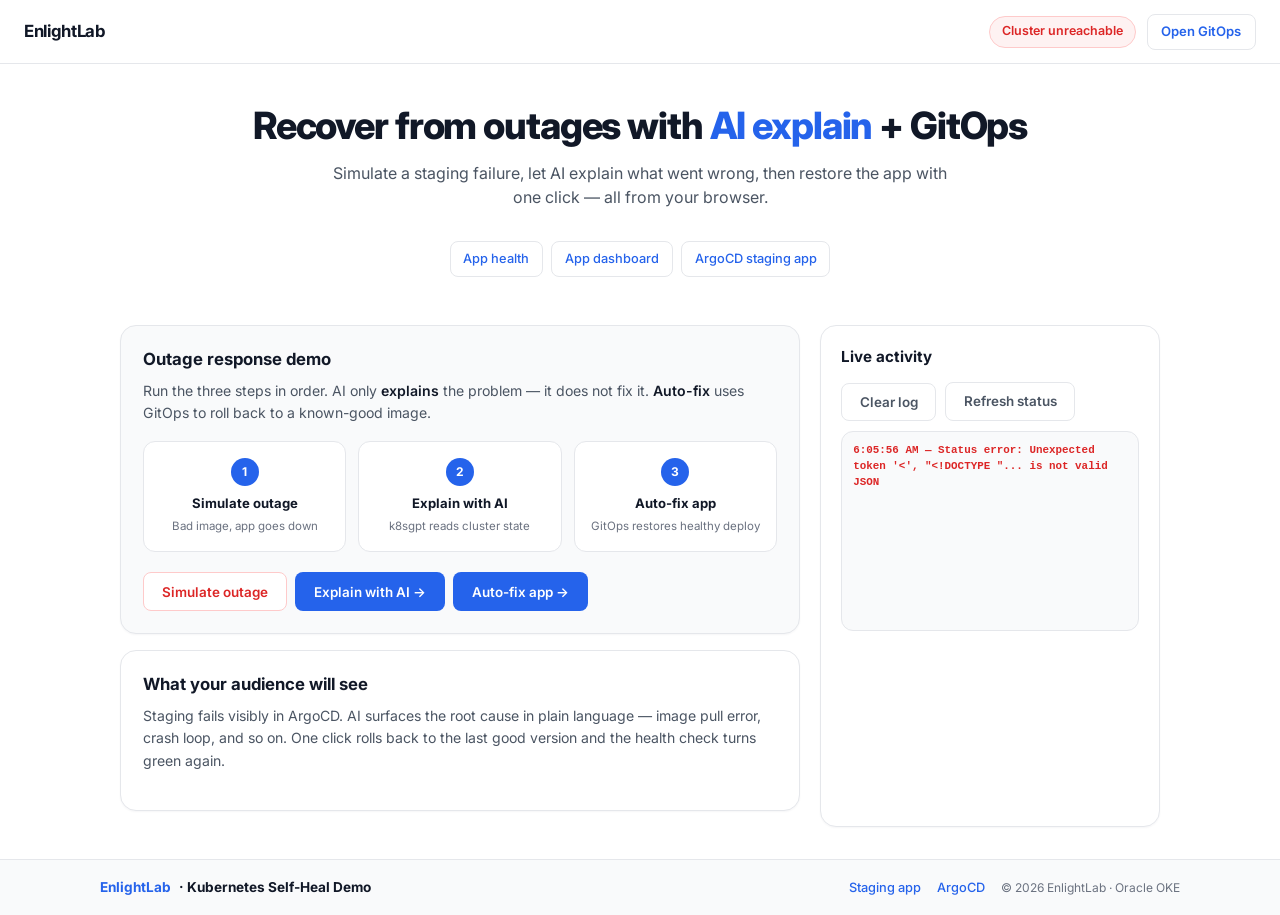
==== web/static/index.html @ c528cc11 "Add OKE self-heal demo: UI, deploy manifests, and Terraform. Ships the EnlightLab client demo on Ora" ====
<!DOCTYPE html>
<html lang="en">
<head>
  <meta charset="utf-8" />
  <meta name="viewport" content="width=device-width, initial-scale=1" />
  <title>EnlightLab — Kube Self-Heal Demo</title>
  <link href="https://fonts.googleapis.com/css2?family=Inter:wght@400;500;600;700;800&display=swap" rel="stylesheet" />
  <style>
    :root {
      --blue: #2563eb;
      --blue-hover: #1d4ed8;
      --blue-light: #eff6ff;
      --bg: #ffffff;
      --surface: #f9fafb;
      --border: #e5e7eb;
      --text: #111827;
      --muted: #4b5563;
      --muted-light: #6b7280;
      --green: #059669;
      --green-bg: #ecfdf5;
      --red: #dc2626;
      --red-bg: #fef2f2;
      --amber: #d97706;
      --amber-bg: #fffbeb;
    }
    * { box-sizing: border-box; margin: 0; padding: 0; }
    html { height: 100%; }
    body {
      font-family: Inter, system-ui, sans-serif;
      background: var(--bg);
      color: var(--text);
      min-height: 100%;
      line-height: 1.5;
      display: flex;
      flex-direction: column;
    }

    .topbar {
      border-bottom: 1px solid var(--border);
      background: var(--bg);
      padding: .85rem 1.5rem;
      display: flex;
      justify-content: space-between;
      align-items: center;
      gap: 1rem;
    }
    .wordmark {
      display: flex;
      align-items: center;
      gap: .55rem;
      font-size: 1.05rem;
      font-weight: 700;
      color: var(--text);
      letter-spacing: -.02em;
    }
    .wordmark img { height: 28px; width: auto; }
    .topbar-actions { display: flex; align-items: center; gap: .65rem; }
    .ghost-btn {
      font-family: inherit;
      font-size: .82rem;
      font-weight: 600;
      color: var(--blue);
      background: transparent;
      border: 1px solid var(--border);
      border-radius: 8px;
      padding: .45rem .85rem;
      cursor: pointer;
      text-decoration: none;
    }
    .ghost-btn:hover { border-color: var(--blue); background: var(--blue-light); }

    .wrap { max-width: 1080px; margin: 0 auto; padding: 2.5rem 1.25rem 2rem; flex: 1; width: 100%; }

    .hero {
      text-align: center;
      margin-bottom: 2rem;
    }
    .hero h1 {
      font-size: clamp(1.75rem, 4vw, 2.35rem);
      font-weight: 800;
      letter-spacing: -.03em;
      line-height: 1.15;
      margin-bottom: .85rem;
    }
    .hero h1 .accent { color: var(--blue); }
    .hero .lead {
      max-width: 620px;
      margin: 0 auto 1.25rem;
      color: var(--muted);
      font-size: 1rem;
    }

    .badge {
      display: inline-flex;
      align-items: center;
      gap: .35rem;
      font-size: .78rem;
      font-weight: 600;
      padding: .35rem .75rem;
      border-radius: 999px;
      background: var(--green-bg);
      color: var(--green);
      border: 1px solid #a7f3d0;
    }
    .badge.busy { background: var(--amber-bg); color: var(--amber); border-color: #fde68a; }
    .badge.err { background: var(--red-bg); color: var(--red); border-color: #fecaca; }

    .links {
      display: flex;
      flex-wrap: wrap;
      justify-content: center;
      gap: .5rem;
      margin-bottom: 1.5rem;
    }
    .links a {
      font-size: .8rem;
      font-weight: 500;
      color: var(--blue);
      text-decoration: none;
      padding: .45rem .8rem;
      border: 1px solid var(--border);
      border-radius: 8px;
      background: var(--bg);
    }
    .links a:hover { background: var(--blue-light); border-color: #bfdbfe; }

    .status-grid {
      display: grid;
      grid-template-columns: repeat(3, 1fr);
      gap: .85rem;
      margin-bottom: 1.5rem;
    }
    @media (max-width: 720px) { .status-grid { grid-template-columns: 1fr; } }
    .stat-card {
      background: var(--bg);
      border: 1px solid var(--border);
      border-radius: 14px;
      padding: 1rem 1.1rem;
      min-height: 88px;
      display: flex;
      align-items: flex-start;
      gap: .75rem;
      overflow: hidden;
    }
    .stat-body { min-width: 0; flex: 1; }
    .stat-icon {
      width: 36px; height: 36px; border-radius: 10px;
      display: grid; place-items: center;
      font-size: .7rem; font-weight: 800; flex-shrink: 0;
    }
    .stat-icon.ok { background: var(--green-bg); color: var(--green); }
    .stat-icon.fail { background: var(--red-bg); color: var(--red); }
    .stat-icon.warn { background: var(--amber-bg); color: var(--amber); }
    .stat-label {
      font-size: .7rem; color: var(--muted-light);
      text-transform: uppercase; letter-spacing: .06em; font-weight: 600;
    }
    .stat-val {
      font-size: .95rem; font-weight: 700; margin-top: .2rem; color: var(--text);
      line-height: 1.35;
    }
    .stat-detail {
      font-size: .72rem; color: var(--muted-light); margin-top: .2rem;
      overflow: hidden; text-overflow: ellipsis; white-space: nowrap;
      max-width: 100%;
    }

    .cluster-alert {
      display: none;
      background: var(--red-bg);
      border: 1px solid #fecaca;
      border-radius: 12px;
      padding: .85rem 1rem;
      margin-bottom: 1rem;
      font-size: .88rem;
      color: var(--red);
      line-height: 1.5;
    }
    .cluster-alert.show { display: block; }
    .cluster-alert strong { color: var(--text); }

    .layout { display: grid; grid-template-columns: 1fr 340px; gap: 1.25rem; }
    @media (max-width: 900px) { .layout { grid-template-columns: 1fr; } }

    .card {
      background: var(--bg);
      border: 1px solid var(--border);
      border-radius: 16px;
      padding: 1.35rem 1.4rem;
      margin-bottom: 1rem;
      box-shadow: 0 1px 2px rgba(17, 24, 39, .04);
    }
    .card.featured { background: var(--surface); }
    .card h2 {
      font-size: 1.05rem;
      font-weight: 700;
      margin-bottom: .45rem;
      color: var(--text);
    }
    .card p {
      font-size: .88rem;
      color: var(--muted);
      line-height: 1.6;
      margin-bottom: 1rem;
    }
    .card p strong { color: var(--text); font-weight: 600; }

    .how-it-works {
      display: grid;
      grid-template-columns: repeat(3, 1fr);
      gap: .75rem;
      margin-bottom: 1.25rem;
    }
    @media (max-width: 700px) { .how-it-works { grid-template-columns: 1fr; } }
    .flow-step {
      background: var(--bg);
      border: 1px solid var(--border);
      border-radius: 12px;
      padding: 1rem .85rem;
      text-align: center;
    }
    .flow-step .num {
      width: 28px; height: 28px; border-radius: 50%;
      background: var(--blue); color: #fff;
      display: grid; place-items: center;
      font-size: .75rem; font-weight: 700;
      margin: 0 auto .55rem;
    }
    .flow-step.done { border-color: #86efac; background: var(--green-bg); }
    .flow-step.done .num { background: var(--green); }
    .flow-step.running { border-color: #93c5fd; background: var(--blue-light); }
    .flow-step.running .num { background: var(--amber); }
    .flow-step.fail { border-color: #fca5a5; background: var(--red-bg); }
    .flow-step.fail .num { background: var(--red); }
    .flow-step .lbl { font-size: .82rem; font-weight: 700; color: var(--text); }
    .flow-step .hint { font-size: .72rem; color: var(--muted-light); margin-top: .25rem; }

    .action-row { display: flex; flex-wrap: wrap; gap: .55rem; }
    .action-btn {
      font-family: inherit;
      font-size: .84rem;
      font-weight: 600;
      cursor: pointer;
      padding: .65rem 1.1rem;
      border-radius: 8px;
      border: 1px solid transparent;
      transition: background .15s, border-color .15s;
      display: inline-flex;
      align-items: center;
      gap: .35rem;
    }
    .action-btn:hover:not(:disabled) { filter: none; }
    .action-btn:disabled { opacity: .5; cursor: not-allowed; }
    .action-btn.primary {
      background: var(--blue);
      color: #fff;
    }
    .action-btn.primary:hover:not(:disabled) { background: var(--blue-hover); }
    .action-btn.outline {
      background: var(--bg);
      color: var(--red);
      border-color: #fecaca;
    }
    .action-btn.outline:hover:not(:disabled) { background: var(--red-bg); }
    .action-btn.secondary {
      background: var(--bg);
      color: var(--muted);
      border-color: var(--border);
    }
    .action-btn.secondary:hover:not(:disabled) { background: var(--surface); }
    .action-btn.running::after {
      content: '';
      width: 12px; height: 12px;
      border: 2px solid rgba(255,255,255,.35);
      border-top-color: #fff;
      border-radius: 50%;
      animation: spin .7s linear infinite;
    }
    .action-btn.outline.running::after,
    .action-btn.secondary.running::after {
      border-color: rgba(37,99,235,.25);
      border-top-color: var(--blue);
    }
    @keyframes spin { to { transform: rotate(360deg); } }

    .live-panel {
      background: var(--bg);
      border: 1px solid var(--border);
      border-radius: 16px;
      padding: 1.25rem;
      position: sticky;
      top: 1rem;
      box-shadow: 0 1px 2px rgba(17, 24, 39, .04);
      min-width: 0;
      overflow: hidden;
    }
    .live-panel h2 {
      font-size: .95rem;
      font-weight: 700;
      margin-bottom: .85rem;
      color: var(--text);
    }
    .result-box {
      background: var(--surface);
      border: 1px solid var(--border);
      border-radius: 12px;
      padding: .85rem;
      margin-bottom: .85rem;
      min-height: 72px;
      display: none;
      overflow: hidden;
      max-width: 100%;
    }
    .result-box.show { display: block; }
    .result-title {
      font-size: .68rem;
      color: var(--muted-light);
      text-transform: uppercase;
      letter-spacing: .05em;
      font-weight: 600;
      margin-bottom: .4rem;
    }
    .result-main {
      font-size: .92rem; font-weight: 700; margin-bottom: .5rem; color: var(--text);
      line-height: 1.45;
      overflow-wrap: anywhere;
      word-break: break-word;
    }
    .result-main.ok { color: var(--green); }
    .result-main.err { color: var(--red); }
    .findings-list {
      display: flex;
      flex-direction: column;
      gap: .4rem;
      max-height: 220px;
      overflow-y: auto;
      overflow-x: hidden;
      padding-right: .15rem;
    }
    .finding {
      font-size: .78rem;
      line-height: 1.5;
      padding: .55rem .65rem;
      background: var(--bg);
      border: 1px solid var(--border);
      border-left: 3px solid var(--amber);
      border-radius: 8px;
      color: var(--text);
      overflow-wrap: anywhere;
      word-break: break-word;
      max-width: 100%;
    }
    .finding.tip {
      border-left-color: var(--blue);
      background: var(--blue-light);
      color: var(--text);
    }
    .open-link {
      display: inline-block;
      margin-top: .45rem;
      font-size: .78rem;
      color: var(--blue);
      text-decoration: none;
      font-weight: 600;
    }
    .open-link:hover { text-decoration: underline; }
    .log {
      background: var(--surface);
      border: 1px solid var(--border);
      border-radius: 12px;
      padding: .7rem;
      font-family: ui-monospace, SFMono-Regular, Menlo, monospace;
      font-size: .68rem;
      color: var(--muted);
      height: 200px;
      overflow-y: auto;
      overflow-x: hidden;
    }
    .log div {
      margin-bottom: .25rem;
      line-height: 1.45;
      overflow-wrap: anywhere;
      word-break: break-word;
    }
    .log .ok { color: var(--green); font-weight: 600; }
    .log .err { color: var(--red); font-weight: 600; }
    .log .info { color: var(--blue); }

    .overlay {
      display: none;
      position: fixed;
      inset: 0;
      background: rgba(17, 24, 39, .35);
      z-index: 100;
      align-items: center;
      justify-content: center;
    }
    .overlay.show { display: flex; }
    .overlay-card {
      background: var(--bg);
      border: 1px solid var(--border);
      border-radius: 16px;
      padding: 1.75rem 2rem;
      text-align: center;
      min-width: 280px;
      box-shadow: 0 20px 40px rgba(17, 24, 39, .12);
    }
    .overlay-card p { font-size: .92rem; font-weight: 600; color: var(--text); }
    .spinner {
      width: 36px; height: 36px;
      margin: 0 auto .85rem;
      border: 3px solid var(--blue-light);
      border-top-color: var(--blue);
      border-radius: 50%;
      animation: spin .8s linear infinite;
    }

    .site-footer {
      margin-top: auto;
      border-top: 1px solid var(--border);
      background: var(--surface);
      padding: 1.1rem 1.5rem;
    }
    .footer-inner {
      max-width: 1080px;
      margin: 0 auto;
      display: flex;
      flex-wrap: wrap;
      align-items: center;
      justify-content: space-between;
      gap: .75rem 1.25rem;
      font-size: .8rem;
      color: var(--muted-light);
    }
    .footer-brand {
      display: flex;
      align-items: center;
      gap: .5rem;
      font-weight: 700;
      color: var(--text);
      font-size: .85rem;
    }
    .footer-brand span { color: var(--blue); }
    .footer-meta { display: flex; flex-wrap: wrap; gap: .35rem 1rem; align-items: center; }
    .footer-meta a {
      color: var(--blue);
      text-decoration: none;
      font-weight: 500;
    }
    .footer-meta a:hover { text-decoration: underline; }
    .footer-copy { font-size: .75rem; color: var(--muted-light); }
  </style>
</head>
<body>
  <div class="overlay" id="overlay">
    <div class="overlay-card">
      <div class="spinner"></div>
      <p id="overlayText">Working...</p>
    </div>
  </div>

  <header class="topbar">
    <div class="wordmark">
      <img src="/static/assets/company-logo.png" alt="EnlightLab" onerror="this.style.display='none'" />
      <span>EnlightLab</span>
    </div>
    <div class="topbar-actions">
      <span class="badge" id="liveBadge">Checking...</span>
      <a class="ghost-btn" id="linkGitOps" href="#" target="_blank">Open GitOps</a>
    </div>
  </header>

  <div class="wrap">
    <section class="hero">
      <h1>Recover from outages with <span class="accent">AI explain</span> + GitOps</h1>
      <p class="lead">
        Simulate a staging failure, let AI explain what went wrong, then restore the app with one click — all from your browser.
      </p>
    </section>

    <div class="links" id="quickLinks">
      <a id="linkAppHealth" href="#" target="_blank">App health</a>
      <a id="linkAppDashboard" href="#" target="_blank">App dashboard</a>
      <a id="linkArgoApp" href="#" target="_blank">ArgoCD staging app</a>
    </div>

    <div class="cluster-alert" id="clusterAlert"></div>

    <div class="status-grid" id="statusGrid"></div>

    <div class="layout">
      <div>
        <div class="card featured">
          <h2>Outage response demo</h2>
          <p>
            Run the three steps in order. AI only <strong>explains</strong> the problem — it does not fix it.
            <strong>Auto-fix</strong> uses GitOps to roll back to a known-good image.
          </p>

          <div class="how-it-works" id="flowSteps">
            <div class="flow-step" id="step1">
              <div class="num">1</div>
              <div class="lbl">Simulate outage</div>
              <div class="hint">Bad image, app goes down</div>
            </div>
            <div class="flow-step" id="step2">
              <div class="num">2</div>
              <div class="lbl">Explain with AI</div>
              <div class="hint">k8sgpt reads cluster state</div>
            </div>
            <div class="flow-step" id="step3">
              <div class="num">3</div>
              <div class="lbl">Auto-fix app</div>
              <div class="hint">GitOps restores healthy deploy</div>
            </div>
          </div>

          <div class="action-row">
            <button class="action-btn outline" id="btnOutage" onclick="run('POST','/api/outage','Simulate outage',this)">Simulate outage</button>
            <button class="action-btn primary" id="btnExplain" onclick="run('POST','/api/explain','Explain with AI',this)">Explain with AI →</button>
            <button class="action-btn primary" id="btnHeal" onclick="run('POST','/api/heal','Auto-fix app',this)">Auto-fix app →</button>
          </div>
        </div>

        <div class="card">
          <h2>What your audience will see</h2>
          <p>
            Staging fails visibly in ArgoCD. AI surfaces the root cause in plain language — image pull error, crash loop, and so on.
            One click rolls back to the last good version and the health check turns green again.
          </p>
        </div>
      </div>

      <div class="live-panel">
        <h2>Live activity</h2>
        <div class="result-box" id="resultBox">
          <div class="result-title">Latest outcome</div>
          <div class="result-main" id="resultMain">—</div>
          <div class="findings-list" id="findings"></div>
          <a class="open-link" id="openLink" href="#" target="_blank" style="display:none">Open in ArgoCD / app →</a>
        </div>
        <div class="action-row" style="margin-bottom:.65rem">
          <button class="action-btn secondary" onclick="clearLog()">Clear log</button>
          <button class="action-btn secondary" onclick="refreshStatus()">Refresh status</button>
        </div>
        <div class="log" id="log"></div>
      </div>
    </div>
  </div>

  <footer class="site-footer">
    <div class="footer-inner">
      <div class="footer-brand">
        <span>EnlightLab</span> · Kubernetes Self-Heal Demo
      </div>
      <div class="footer-meta">
        <a id="footerStaging" href="#" target="_blank">Staging app</a>
        <a id="footerArgo" href="#" target="_blank">ArgoCD</a>
        <span class="footer-copy">© <span id="footerYear"></span> EnlightLab · Oracle OKE</span>
      </div>
    </div>
  </footer>

  <script>
    let busy = false;
    let demoLinks = {
      app_health: '#',
      app_dashboard: '#',
      argocd: '#',
      argocd_app: '#',
    };
    const logEl = document.getElementById('log');

    function isValidDemoUrl(url) {
      if (!url || url === '#') return false;
      const u = String(url).trim();
      if (!/^https?:\/\//i.test(u)) return false;
      if (/change_me|example\.com|\.svc\.cluster\.local|localhost/i.test(u)) return false;
      try {
        const parsed = new URL(u);
        return Boolean(parsed.hostname && (parsed.hostname.includes('.') || /^\d+\.\d+\.\d+\.\d+$/.test(parsed.hostname)));
      } catch (_) { return false; }
    }

    function applyLinks(links) {
      if (!links) return;
      demoLinks = { ...demoLinks, ...links };
      const set = (id, url) => {
        const el = document.getElementById(id);
        if (!el) return;
        if (!isValidDemoUrl(url)) {
          el.href = '#';
          el.dataset.disabled = '1';
          el.title = 'Expose LoadBalancer first (see Cloud Shell commands in chat)';
          return;
        }
        el.href = url;
        delete el.dataset.disabled;
        el.title = url;
      };
      set('linkGitOps', links.argocd);
      set('linkAppHealth', links.app_health);
      set('linkAppDashboard', links.app_dashboard);
      set('linkArgoApp', links.argocd_app);
      set('footerStaging', links.app_dashboard || links.app_health);
      set('footerArgo', links.argocd);
    }

    function setOpenLink(url) {
      const link = document.getElementById('openLink');
      if (!link) return;
      if (isValidDemoUrl(url)) {
        link.href = url;
        link.style.display = 'inline-block';
        delete link.dataset.disabled;
      } else {
        link.href = '#';
        link.style.display = 'none';
      }
    }

    document.addEventListener('click', (e) => {
      const a = e.target.closest('a[data-disabled="1"]');
      if (!a) return;
      e.preventDefault();
      log('Link not ready yet. In Cloud Shell: kubectl -n enlight-staging get svc fastapi && kubectl -n argocd get svc argocd-server', 'warn');
    });

    async function loadConfig() {
      try {
        const r = await fetch('/api/config');
        const j = await r.json();
        if (j.ok && j.data?.links) applyLinks(j.data.links);
      } catch (_) { /* defaults */ }
    }

    function log(msg, cls = '') {
      const line = document.createElement('div');
      line.className = cls;
      line.textContent = new Date().toLocaleTimeString() + ' — ' + msg;
      logEl.prepend(line);
    }

    function clearLog() { logEl.innerHTML = ''; }

    function setBusy(on, text) {
      busy = on;
      document.getElementById('overlay').classList.toggle('show', on);
      document.getElementById('overlayText').textContent = text || 'Working...';
      const badge = document.getElementById('liveBadge');
      badge.textContent = on ? 'Running...' : badge.dataset.last || 'Ready';
      badge.className = 'badge' + (on ? ' busy' : '');
      document.querySelectorAll('.card .action-btn, .featured .action-btn').forEach(b => b.disabled = on);
    }

    function markStep(n, state) {
      const el = document.getElementById('step' + n);
      if (el) el.className = 'flow-step' + (state ? ' ' + state : '');
    }

    async function refreshStatus() {
      try {
        const r = await fetch('/api/status');
        const j = await r.json();
        if (!j.ok) throw new Error(j.error || 'Status failed');
        renderStatus(j.data);
        log('Status refreshed', 'info');
      } catch (e) {
        log('Status error: ' + e.message, 'err');
        document.getElementById('liveBadge').textContent = 'Cluster unreachable';
        document.getElementById('liveBadge').className = 'badge err';
      }
    }

    async function burstRefresh(times = 10, gapMs = 3000) {
      for (let i = 0; i < times; i++) {
        await refreshStatus();
        await new Promise(r => setTimeout(r, gapMs));
      }
    }

    function shortVal(val, max = 48) {
      if (!val) return 'Unknown';
      const s = String(val).trim();
      return s.length > max ? s.slice(0, max) + '…' : s;
    }

    function formatPodStatus(val) {
      if (!val || val === 'cluster offline') {
        return { label: 'Offline', detail: 'Cluster unreachable', ok: false };
      }
      const s = String(val).trim();
      if (!s || s === 'unknown' || s === 'no pods') {
        return { label: 'Down', detail: 'No running pods (scaled to 0 or crashed)', ok: false };
      }
      const line = s.split('\n')[0].trim();
      const parts = line.split(/\s+/);
      if (parts.length >= 3) {
        const name = parts[0];
        const ready = parts[1];
        const phase = parts[2];
        const healthy = ready === '1/1' && phase === 'Running';
        const shortName = name.length > 22 ? name.slice(0, 20) + '…' : name;
        return {
          label: healthy ? 'Running' : phase,
          detail: `${shortName} · ${ready} ready`,
          ok: healthy,
        };
      }
      return {
        label: podLooksHealthy(s) ? 'Running' : 'Check pod',
        detail: shortVal(s, 36),
        ok: podLooksHealthy(s),
      };
    }

    function formatFinding(text) {
      const s = String(text || '').trim();
      if (!s) return '';
      // Strip noisy k8sgpt prefixes for client-facing cards
      return s
        .replace(/^(\d+:\s*)?/, '')
        .replace(/\[.*?\]\s*/g, '')
        .trim();
    }

    function podLooksHealthy(val) {
      if (!val) return false;
      const s = String(val);
      return s.includes('1/1') && s.includes('Running');
    }

    function gitOpsState(d) {
      if (d.gitops_ui_state) return d.gitops_ui_state;
      const gh = String(d.gitops_app || '');
      if (!gh || gh.includes('cluster offline')) return 'fail';
      const i = gh.indexOf('/');
      const sync = i >= 0 ? gh.slice(0, i) : gh;
      const health = i >= 0 ? gh.slice(i + 1) : '';
      if (health === 'Healthy' && sync === 'Synced') return 'ok';
      if (health === 'Healthy') return 'warn';
      return 'fail';
    }

    function gitOpsLabel(d) {
      const gh = shortVal(d.gitops_app);
      const st = gitOpsState(d);
      if (st === 'warn' && gh.includes('OutOfSync')) return 'Out of sync (app healthy)';
      return gh;
    }

    function renderStatus(d) {
      const clusterOk = d.cluster !== 'fail';
      const alert = document.getElementById('clusterAlert');
      if (clusterOk) {
        alert.classList.remove('show');
        alert.textContent = '';
      } else {
        alert.classList.add('show');
        alert.innerHTML = '<strong>Cluster offline.</strong> ' + (d.cluster_message || 'Check OKE cluster and kubeconfig.');
      }

      if (d.links) applyLinks(d.links);

      const pod = formatPodStatus(d.pod);
      const items = [
        ['App health', d.app_health === 'ok' ? 'Healthy' : 'Down', '', d.app_health],
        ['GitOps', gitOpsLabel(d), '', gitOpsState(d)],
        ['Workload pod', pod.label, pod.detail, pod.ok ? 'ok' : 'fail'],
      ];
      const grid = document.getElementById('statusGrid');
      grid.innerHTML = items.map(([label, val, detail, st]) => {
        const icon = st === 'ok' ? 'ok' : (st === 'warn' ? 'warn' : 'fail');
        const iconText = icon === 'ok' ? '✓' : (icon === 'warn' ? '~' : '!');
        const detailHtml = detail
          ? `<div class="stat-detail" title="${detail.replace(/"/g, '&quot;')}">${detail}</div>`
          : '';
        return `<div class="stat-card"><div class="stat-icon ${icon}">${iconText}</div><div class="stat-body"><div class="stat-label">${label}</div><div class="stat-val">${val}</div>${detailHtml}</div></div>`;
      }).join('');
      const healthy = d.app_health === 'ok' && clusterOk;
      const badge = document.getElementById('liveBadge');
      badge.dataset.last = !clusterOk ? 'Cluster offline' : (healthy ? 'Systems healthy' : 'Outage detected');
      badge.textContent = badge.dataset.last;
      badge.className = 'badge' + (healthy ? '' : ' err');
    }

    async function run(method, url, label, btn) {
      if (busy) return;
      if (btn) btn.classList.add('running');
      setBusy(true, label + '...');
      log('Starting: ' + label, 'info');
      if (/outage/i.test(label)) markStep(1, 'running');
      if (/explain/i.test(label)) markStep(2, 'running');
      if (/fix/i.test(label)) markStep(3, 'running');

      try {
        const timeoutMs = /fix/i.test(label) ? 90000 : 60000;
        const ctrl = new AbortController();
        const timer = setTimeout(() => ctrl.abort(), timeoutMs);
        const r = await fetch(url, { method, signal: ctrl.signal });
        clearTimeout(timer);
        const j = await r.json();
        if (!j.ok) throw new Error(j.error || 'Request failed');
        const d = j.data;
        const box = document.getElementById('resultBox');
        const main = document.getElementById('resultMain');
        const findings = document.getElementById('findings');
        const link = document.getElementById('openLink');
        box.classList.add('show');
        findings.innerHTML = '';

        if (/outage/i.test(label)) {
          main.textContent = d.message || 'Outage simulated';
          main.className = 'result-main err';
          markStep(1, 'done'); markStep(2, ''); markStep(3, '');
          log('Mode: ' + (d.mode || 'instant'), 'info');
          log('Pods: ' + (d.pods || '—'), 'err');
          log('ArgoCD: ' + (d.argocd || '—') + ' (may lag — use cards above)', 'err');
          (d.tips || []).forEach(t => {
            const div = document.createElement('div');
            div.className = 'finding tip';
            div.textContent = t;
            findings.appendChild(div);
          });
          if (d.staging_url && isValidDemoUrl(d.staging_url)) setOpenLink(d.staging_url);
          else if (d.open_url) setOpenLink(d.open_url);
          burstRefresh(10, 3000);
        } else if (/explain/i.test(label)) {
          main.textContent = d.message || 'Analysis complete';
          main.className = 'result-main ' + (d.findings && d.findings.length ? 'ok' : 'err');
          markStep(2, d.findings && d.findings.length ? 'done' : 'fail');
          (d.findings || []).forEach(f => {
            const text = formatFinding(f);
            if (!text) return;
            const div = document.createElement('div');
            div.className = 'finding';
            div.textContent = text;
            div.title = text;
            findings.appendChild(div);
          });
          const summary = (d.findings || []).map(formatFinding).filter(Boolean).join(' · ');
          log(summary || d.raw?.slice(0, 160) || 'No findings', d.findings?.length ? 'ok' : 'warn');
        } else if (/fix/i.test(label)) {
          main.textContent = d.message || 'Heal complete';
          main.className = 'result-main ' + (d.app_reachable ? 'ok' : 'err');
          markStep(3, d.app_reachable ? 'done' : 'fail');
          log('Health: ' + (d.health || '—'), d.app_reachable ? 'ok' : 'err');
          if (d.open_url) setOpenLink(d.open_url);
        }
        await refreshStatus();
        log('Done: ' + label, 'ok');
      } catch (e) {
        const msg = e.name === 'AbortError'
          ? (label + ' timed out — check Cloud Shell: kubectl -n enlight-staging get pods')
          : e.message;
        log('Error: ' + msg, 'err');
        document.getElementById('resultMain').textContent = msg;
        document.getElementById('resultMain').className = 'result-main err';
        document.getElementById('resultBox').classList.add('show');
      } finally {
        if (btn) btn.classList.remove('running');
        setBusy(false);
      }
    }

    loadConfig().then(refreshStatus);
    setInterval(refreshStatus, 20000);
    document.getElementById('footerYear').textContent = new Date().getFullYear();
  </script>
</body>
</html>
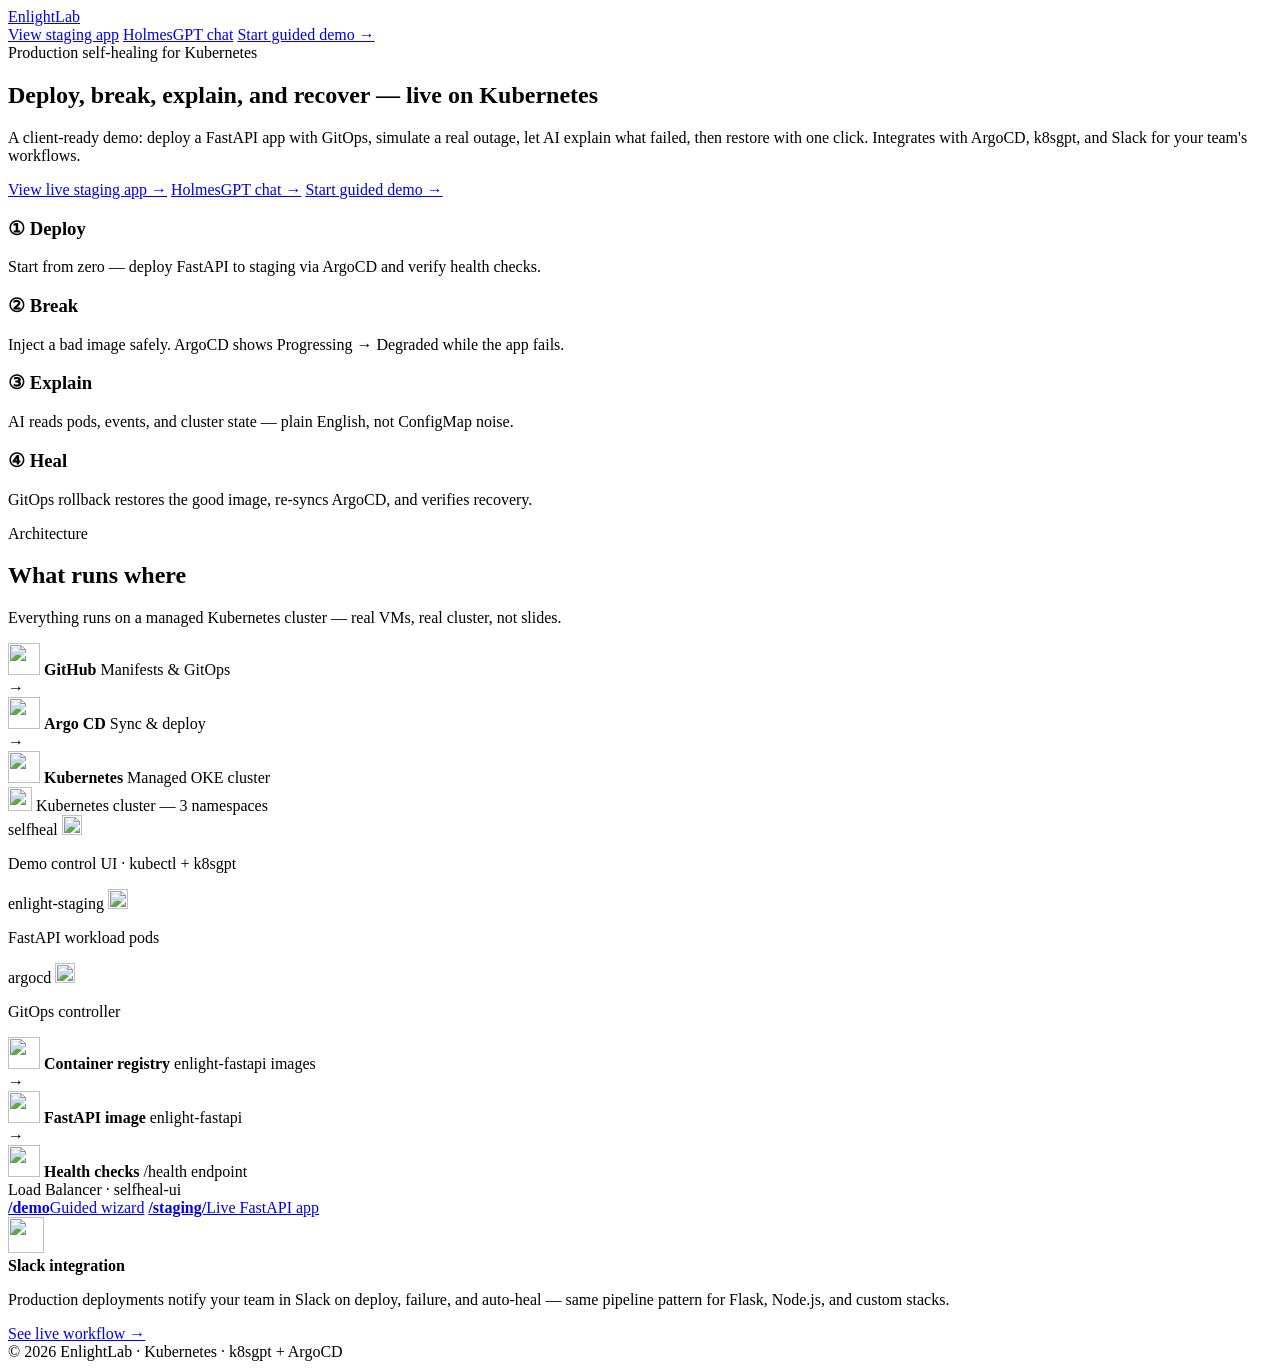
==== commit 653e4f14: "Add HolmesGPT chat MVP, guided demo UI, and OCI deploy scripts." ====
--- a/web/static/index.html
+++ b/web/static/index.html
@@ -3,869 +3,154 @@
 <head>
   <meta charset="utf-8" />
   <meta name="viewport" content="width=device-width, initial-scale=1" />
-  <title>EnlightLab — Kube Self-Heal Demo</title>
-  <link href="https://fonts.googleapis.com/css2?family=Inter:wght@400;500;600;700;800&display=swap" rel="stylesheet" />
-  <style>
-    :root {
-      --blue: #2563eb;
-      --blue-hover: #1d4ed8;
-      --blue-light: #eff6ff;
-      --bg: #ffffff;
-      --surface: #f9fafb;
-      --border: #e5e7eb;
-      --text: #111827;
-      --muted: #4b5563;
-      --muted-light: #6b7280;
-      --green: #059669;
-      --green-bg: #ecfdf5;
-      --red: #dc2626;
-      --red-bg: #fef2f2;
-      --amber: #d97706;
-      --amber-bg: #fffbeb;
-    }
-    * { box-sizing: border-box; margin: 0; padding: 0; }
-    html { height: 100%; }
-    body {
-      font-family: Inter, system-ui, sans-serif;
-      background: var(--bg);
-      color: var(--text);
-      min-height: 100%;
-      line-height: 1.5;
-      display: flex;
-      flex-direction: column;
-    }
-
-    .topbar {
-      border-bottom: 1px solid var(--border);
-      background: var(--bg);
-      padding: .85rem 1.5rem;
-      display: flex;
-      justify-content: space-between;
-      align-items: center;
-      gap: 1rem;
-    }
-    .wordmark {
-      display: flex;
-      align-items: center;
-      gap: .55rem;
-      font-size: 1.05rem;
-      font-weight: 700;
-      color: var(--text);
-      letter-spacing: -.02em;
-    }
-    .wordmark img { height: 28px; width: auto; }
-    .topbar-actions { display: flex; align-items: center; gap: .65rem; }
-    .ghost-btn {
-      font-family: inherit;
-      font-size: .82rem;
-      font-weight: 600;
-      color: var(--blue);
-      background: transparent;
-      border: 1px solid var(--border);
-      border-radius: 8px;
-      padding: .45rem .85rem;
-      cursor: pointer;
-      text-decoration: none;
-    }
-    .ghost-btn:hover { border-color: var(--blue); background: var(--blue-light); }
-
-    .wrap { max-width: 1080px; margin: 0 auto; padding: 2.5rem 1.25rem 2rem; flex: 1; width: 100%; }
-
-    .hero {
-      text-align: center;
-      margin-bottom: 2rem;
-    }
-    .hero h1 {
-      font-size: clamp(1.75rem, 4vw, 2.35rem);
-      font-weight: 800;
-      letter-spacing: -.03em;
-      line-height: 1.15;
-      margin-bottom: .85rem;
-    }
-    .hero h1 .accent { color: var(--blue); }
-    .hero .lead {
-      max-width: 620px;
-      margin: 0 auto 1.25rem;
-      color: var(--muted);
-      font-size: 1rem;
-    }
-
-    .badge {
-      display: inline-flex;
-      align-items: center;
-      gap: .35rem;
-      font-size: .78rem;
-      font-weight: 600;
-      padding: .35rem .75rem;
-      border-radius: 999px;
-      background: var(--green-bg);
-      color: var(--green);
-      border: 1px solid #a7f3d0;
-    }
-    .badge.busy { background: var(--amber-bg); color: var(--amber); border-color: #fde68a; }
-    .badge.err { background: var(--red-bg); color: var(--red); border-color: #fecaca; }
-
-    .links {
-      display: flex;
-      flex-wrap: wrap;
-      justify-content: center;
-      gap: .5rem;
-      margin-bottom: 1.5rem;
-    }
-    .links a {
-      font-size: .8rem;
-      font-weight: 500;
-      color: var(--blue);
-      text-decoration: none;
-      padding: .45rem .8rem;
-      border: 1px solid var(--border);
-      border-radius: 8px;
-      background: var(--bg);
-    }
-    .links a:hover { background: var(--blue-light); border-color: #bfdbfe; }
-
-    .status-grid {
-      display: grid;
-      grid-template-columns: repeat(3, 1fr);
-      gap: .85rem;
-      margin-bottom: 1.5rem;
-    }
-    @media (max-width: 720px) { .status-grid { grid-template-columns: 1fr; } }
-    .stat-card {
-      background: var(--bg);
-      border: 1px solid var(--border);
-      border-radius: 14px;
-      padding: 1rem 1.1rem;
-      min-height: 88px;
-      display: flex;
-      align-items: flex-start;
-      gap: .75rem;
-      overflow: hidden;
-    }
-    .stat-body { min-width: 0; flex: 1; }
-    .stat-icon {
-      width: 36px; height: 36px; border-radius: 10px;
-      display: grid; place-items: center;
-      font-size: .7rem; font-weight: 800; flex-shrink: 0;
-    }
-    .stat-icon.ok { background: var(--green-bg); color: var(--green); }
-    .stat-icon.fail { background: var(--red-bg); color: var(--red); }
-    .stat-icon.warn { background: var(--amber-bg); color: var(--amber); }
-    .stat-label {
-      font-size: .7rem; color: var(--muted-light);
-      text-transform: uppercase; letter-spacing: .06em; font-weight: 600;
-    }
-    .stat-val {
-      font-size: .95rem; font-weight: 700; margin-top: .2rem; color: var(--text);
-      line-height: 1.35;
-    }
-    .stat-detail {
-      font-size: .72rem; color: var(--muted-light); margin-top: .2rem;
-      overflow: hidden; text-overflow: ellipsis; white-space: nowrap;
-      max-width: 100%;
-    }
-
-    .cluster-alert {
-      display: none;
-      background: var(--red-bg);
-      border: 1px solid #fecaca;
-      border-radius: 12px;
-      padding: .85rem 1rem;
-      margin-bottom: 1rem;
-      font-size: .88rem;
-      color: var(--red);
-      line-height: 1.5;
-    }
-    .cluster-alert.show { display: block; }
-    .cluster-alert strong { color: var(--text); }
-
-    .layout { display: grid; grid-template-columns: 1fr 340px; gap: 1.25rem; }
-    @media (max-width: 900px) { .layout { grid-template-columns: 1fr; } }
-
-    .card {
-      background: var(--bg);
-      border: 1px solid var(--border);
-      border-radius: 16px;
-      padding: 1.35rem 1.4rem;
-      margin-bottom: 1rem;
-      box-shadow: 0 1px 2px rgba(17, 24, 39, .04);
-    }
-    .card.featured { background: var(--surface); }
-    .card h2 {
-      font-size: 1.05rem;
-      font-weight: 700;
-      margin-bottom: .45rem;
-      color: var(--text);
-    }
-    .card p {
-      font-size: .88rem;
-      color: var(--muted);
-      line-height: 1.6;
-      margin-bottom: 1rem;
-    }
-    .card p strong { color: var(--text); font-weight: 600; }
-
-    .how-it-works {
-      display: grid;
-      grid-template-columns: repeat(3, 1fr);
-      gap: .75rem;
-      margin-bottom: 1.25rem;
-    }
-    @media (max-width: 700px) { .how-it-works { grid-template-columns: 1fr; } }
-    .flow-step {
-      background: var(--bg);
-      border: 1px solid var(--border);
-      border-radius: 12px;
-      padding: 1rem .85rem;
-      text-align: center;
-    }
-    .flow-step .num {
-      width: 28px; height: 28px; border-radius: 50%;
-      background: var(--blue); color: #fff;
-      display: grid; place-items: center;
-      font-size: .75rem; font-weight: 700;
-      margin: 0 auto .55rem;
-    }
-    .flow-step.done { border-color: #86efac; background: var(--green-bg); }
-    .flow-step.done .num { background: var(--green); }
-    .flow-step.running { border-color: #93c5fd; background: var(--blue-light); }
-    .flow-step.running .num { background: var(--amber); }
-    .flow-step.fail { border-color: #fca5a5; background: var(--red-bg); }
-    .flow-step.fail .num { background: var(--red); }
-    .flow-step .lbl { font-size: .82rem; font-weight: 700; color: var(--text); }
-    .flow-step .hint { font-size: .72rem; color: var(--muted-light); margin-top: .25rem; }
-
-    .action-row { display: flex; flex-wrap: wrap; gap: .55rem; }
-    .action-btn {
-      font-family: inherit;
-      font-size: .84rem;
-      font-weight: 600;
-      cursor: pointer;
-      padding: .65rem 1.1rem;
-      border-radius: 8px;
-      border: 1px solid transparent;
-      transition: background .15s, border-color .15s;
-      display: inline-flex;
-      align-items: center;
-      gap: .35rem;
-    }
-    .action-btn:hover:not(:disabled) { filter: none; }
-    .action-btn:disabled { opacity: .5; cursor: not-allowed; }
-    .action-btn.primary {
-      background: var(--blue);
-      color: #fff;
-    }
-    .action-btn.primary:hover:not(:disabled) { background: var(--blue-hover); }
-    .action-btn.outline {
-      background: var(--bg);
-      color: var(--red);
-      border-color: #fecaca;
-    }
-    .action-btn.outline:hover:not(:disabled) { background: var(--red-bg); }
-    .action-btn.secondary {
-      background: var(--bg);
-      color: var(--muted);
-      border-color: var(--border);
-    }
-    .action-btn.secondary:hover:not(:disabled) { background: var(--surface); }
-    .action-btn.running::after {
-      content: '';
-      width: 12px; height: 12px;
-      border: 2px solid rgba(255,255,255,.35);
-      border-top-color: #fff;
-      border-radius: 50%;
-      animation: spin .7s linear infinite;
-    }
-    .action-btn.outline.running::after,
-    .action-btn.secondary.running::after {
-      border-color: rgba(37,99,235,.25);
-      border-top-color: var(--blue);
-    }
-    @keyframes spin { to { transform: rotate(360deg); } }
-
-    .live-panel {
-      background: var(--bg);
-      border: 1px solid var(--border);
-      border-radius: 16px;
-      padding: 1.25rem;
-      position: sticky;
-      top: 1rem;
-      box-shadow: 0 1px 2px rgba(17, 24, 39, .04);
-      min-width: 0;
-      overflow: hidden;
-    }
-    .live-panel h2 {
-      font-size: .95rem;
-      font-weight: 700;
-      margin-bottom: .85rem;
-      color: var(--text);
-    }
-    .result-box {
-      background: var(--surface);
-      border: 1px solid var(--border);
-      border-radius: 12px;
-      padding: .85rem;
-      margin-bottom: .85rem;
-      min-height: 72px;
-      display: none;
-      overflow: hidden;
-      max-width: 100%;
-    }
-    .result-box.show { display: block; }
-    .result-title {
-      font-size: .68rem;
-      color: var(--muted-light);
-      text-transform: uppercase;
-      letter-spacing: .05em;
-      font-weight: 600;
-      margin-bottom: .4rem;
-    }
-    .result-main {
-      font-size: .92rem; font-weight: 700; margin-bottom: .5rem; color: var(--text);
-      line-height: 1.45;
-      overflow-wrap: anywhere;
-      word-break: break-word;
-    }
-    .result-main.ok { color: var(--green); }
-    .result-main.err { color: var(--red); }
-    .findings-list {
-      display: flex;
-      flex-direction: column;
-      gap: .4rem;
-      max-height: 220px;
-      overflow-y: auto;
-      overflow-x: hidden;
-      padding-right: .15rem;
-    }
-    .finding {
-      font-size: .78rem;
-      line-height: 1.5;
-      padding: .55rem .65rem;
-      background: var(--bg);
-      border: 1px solid var(--border);
-      border-left: 3px solid var(--amber);
-      border-radius: 8px;
-      color: var(--text);
-      overflow-wrap: anywhere;
-      word-break: break-word;
-      max-width: 100%;
-    }
-    .finding.tip {
-      border-left-color: var(--blue);
-      background: var(--blue-light);
-      color: var(--text);
-    }
-    .open-link {
-      display: inline-block;
-      margin-top: .45rem;
-      font-size: .78rem;
-      color: var(--blue);
-      text-decoration: none;
-      font-weight: 600;
-    }
-    .open-link:hover { text-decoration: underline; }
-    .log {
-      background: var(--surface);
-      border: 1px solid var(--border);
-      border-radius: 12px;
-      padding: .7rem;
-      font-family: ui-monospace, SFMono-Regular, Menlo, monospace;
-      font-size: .68rem;
-      color: var(--muted);
-      height: 200px;
-      overflow-y: auto;
-      overflow-x: hidden;
-    }
-    .log div {
-      margin-bottom: .25rem;
-      line-height: 1.45;
-      overflow-wrap: anywhere;
-      word-break: break-word;
-    }
-    .log .ok { color: var(--green); font-weight: 600; }
-    .log .err { color: var(--red); font-weight: 600; }
-    .log .info { color: var(--blue); }
-
-    .overlay {
-      display: none;
-      position: fixed;
-      inset: 0;
-      background: rgba(17, 24, 39, .35);
-      z-index: 100;
-      align-items: center;
-      justify-content: center;
-    }
-    .overlay.show { display: flex; }
-    .overlay-card {
-      background: var(--bg);
-      border: 1px solid var(--border);
-      border-radius: 16px;
-      padding: 1.75rem 2rem;
-      text-align: center;
-      min-width: 280px;
-      box-shadow: 0 20px 40px rgba(17, 24, 39, .12);
-    }
-    .overlay-card p { font-size: .92rem; font-weight: 600; color: var(--text); }
-    .spinner {
-      width: 36px; height: 36px;
-      margin: 0 auto .85rem;
-      border: 3px solid var(--blue-light);
-      border-top-color: var(--blue);
-      border-radius: 50%;
-      animation: spin .8s linear infinite;
-    }
-
-    .site-footer {
-      margin-top: auto;
-      border-top: 1px solid var(--border);
-      background: var(--surface);
-      padding: 1.1rem 1.5rem;
-    }
-    .footer-inner {
-      max-width: 1080px;
-      margin: 0 auto;
-      display: flex;
-      flex-wrap: wrap;
-      align-items: center;
-      justify-content: space-between;
-      gap: .75rem 1.25rem;
-      font-size: .8rem;
-      color: var(--muted-light);
-    }
-    .footer-brand {
-      display: flex;
-      align-items: center;
-      gap: .5rem;
-      font-weight: 700;
-      color: var(--text);
-      font-size: .85rem;
-    }
-    .footer-brand span { color: var(--blue); }
-    .footer-meta { display: flex; flex-wrap: wrap; gap: .35rem 1rem; align-items: center; }
-    .footer-meta a {
-      color: var(--blue);
-      text-decoration: none;
-      font-weight: 500;
-    }
-    .footer-meta a:hover { text-decoration: underline; }
-    .footer-copy { font-size: .75rem; color: var(--muted-light); }
-  </style>
+  <title>EnlightLab — Kubernetes Self-Heal Platform</title>
+  <link href="https://fonts.googleapis.com/css2?family=Inter:wght@400;500;600&family=Plus+Jakarta+Sans:wght@600;700;800&display=swap" rel="stylesheet" />
+  <link rel="stylesheet" href="/static/styles.css" />
 </head>
 <body>
-  <div class="overlay" id="overlay">
-    <div class="overlay-card">
-      <div class="spinner"></div>
-      <p id="overlayText">Working...</p>
-    </div>
-  </div>
+  <div class="page-bg" aria-hidden="true"></div>
 
   <header class="topbar">
-    <div class="wordmark">
-      <img src="/static/assets/company-logo.png" alt="EnlightLab" onerror="this.style.display='none'" />
-      <span>EnlightLab</span>
-    </div>
+    <a class="wordmark" href="/">
+      <img src="/static/assets/company-logo.png" alt="" onerror="this.style.display='none'" />
+      EnlightLab
+    </a>
     <div class="topbar-actions">
-      <span class="badge" id="liveBadge">Checking...</span>
-      <a class="ghost-btn" id="linkGitOps" href="#" target="_blank">Open GitOps</a>
+      <a class="ghost-btn" href="/staging/">View staging app</a>
+      <a class="ghost-btn" href="/holmes">HolmesGPT chat</a>
+      <a class="cta-btn" href="/demo">Start guided demo →</a>
     </div>
   </header>
 
   <div class="wrap">
     <section class="hero">
-      <h1>Recover from outages with <span class="accent">AI explain</span> + GitOps</h1>
+      <div class="eyebrow" style="justify-content:center">Production self-healing for Kubernetes</div>
+      <h1>Deploy, break, explain, and <span class="accent">recover</span> — live on Kubernetes</h1>
       <p class="lead">
-        Simulate a staging failure, let AI explain what went wrong, then restore the app with one click — all from your browser.
+        A client-ready demo: deploy a FastAPI app with GitOps, simulate a real outage,
+        let AI explain what failed, then restore with one click. Integrates with ArgoCD,
+        k8sgpt, and Slack for your team's workflows.
       </p>
+      <div class="hero-actions">
+        <a class="ghost-btn" href="/staging/">View live staging app →</a>
+        <a class="ghost-btn" href="/holmes">HolmesGPT chat →</a>
+        <a class="cta-btn" href="/demo">Start guided demo →</a>
+      </div>
     </section>
 
-    <div class="links" id="quickLinks">
-      <a id="linkAppHealth" href="#" target="_blank">App health</a>
-      <a id="linkAppDashboard" href="#" target="_blank">App dashboard</a>
-      <a id="linkArgoApp" href="#" target="_blank">ArgoCD staging app</a>
+    <div class="feature-grid">
+      <div class="feature-card">
+        <h3>① Deploy</h3>
+        <p>Start from zero — deploy FastAPI to staging via ArgoCD and verify health checks.</p>
+      </div>
+      <div class="feature-card">
+        <h3>② Break</h3>
+        <p>Inject a bad image safely. ArgoCD shows Progressing → Degraded while the app fails.</p>
+      </div>
+      <div class="feature-card">
+        <h3>③ Explain</h3>
+        <p>AI reads pods, events, and cluster state — plain English, not ConfigMap noise.</p>
+      </div>
+      <div class="feature-card">
+        <h3>④ Heal</h3>
+        <p>GitOps rollback restores the good image, re-syncs ArgoCD, and verifies recovery.</p>
+      </div>
     </div>
 
-    <div class="cluster-alert" id="clusterAlert"></div>
-
-    <div class="status-grid" id="statusGrid"></div>
-
-    <div class="layout">
-      <div>
-        <div class="card featured">
-          <h2>Outage response demo</h2>
-          <p>
-            Run the three steps in order. AI only <strong>explains</strong> the problem — it does not fix it.
-            <strong>Auto-fix</strong> uses GitOps to roll back to a known-good image.
-          </p>
-
-          <div class="how-it-works" id="flowSteps">
-            <div class="flow-step" id="step1">
-              <div class="num">1</div>
-              <div class="lbl">Simulate outage</div>
-              <div class="hint">Bad image, app goes down</div>
-            </div>
-            <div class="flow-step" id="step2">
-              <div class="num">2</div>
-              <div class="lbl">Explain with AI</div>
-              <div class="hint">k8sgpt reads cluster state</div>
-            </div>
-            <div class="flow-step" id="step3">
-              <div class="num">3</div>
-              <div class="lbl">Auto-fix app</div>
-              <div class="hint">GitOps restores healthy deploy</div>
-            </div>
+    <section class="arch-box">
+      <div class="eyebrow">Architecture</div>
+      <h2 class="section-title">What runs where</h2>
+      <p class="section-sub" style="margin-bottom:1rem">
+        Everything runs on a managed Kubernetes cluster — real VMs, real cluster, not slides.
+      </p>
+      <div class="arch-visual">
+        <div class="arch-flow">
+          <div class="arch-node">
+            <img src="/static/assets/logos/github.svg" alt="" width="32" height="32" />
+            <strong>GitHub</strong>
+            <span>Manifests &amp; GitOps</span>
           </div>
-
-          <div class="action-row">
-            <button class="action-btn outline" id="btnOutage" onclick="run('POST','/api/outage','Simulate outage',this)">Simulate outage</button>
-            <button class="action-btn primary" id="btnExplain" onclick="run('POST','/api/explain','Explain with AI',this)">Explain with AI →</button>
-            <button class="action-btn primary" id="btnHeal" onclick="run('POST','/api/heal','Auto-fix app',this)">Auto-fix app →</button>
+          <div class="arch-arrow" aria-hidden="true">→</div>
+          <div class="arch-node">
+            <img src="/static/assets/logos/argocd.svg" alt="" width="32" height="32" />
+            <strong>Argo CD</strong>
+            <span>Sync &amp; deploy</span>
+          </div>
+          <div class="arch-arrow" aria-hidden="true">→</div>
+          <div class="arch-node arch-node--cluster">
+            <img src="/static/assets/logos/kubernetes.svg" alt="" width="32" height="32" />
+            <strong>Kubernetes</strong>
+            <span>Managed OKE cluster</span>
           </div>
         </div>
 
-        <div class="card">
-          <h2>What your audience will see</h2>
-          <p>
-            Staging fails visibly in ArgoCD. AI surfaces the root cause in plain language — image pull error, crash loop, and so on.
-            One click rolls back to the last good version and the health check turns green again.
-          </p>
+        <div class="arch-cluster-box">
+          <div class="arch-cluster-head">
+            <img src="/static/assets/logos/kubernetes.svg" alt="" width="24" height="24" />
+            <span>Kubernetes cluster — 3 namespaces</span>
+          </div>
+          <div class="arch-ns-grid">
+            <div class="arch-ns">
+              <span class="arch-ns-tag">selfheal</span>
+              <img src="/static/assets/logos/k8sgpt.svg" alt="" width="20" height="20" />
+              <p>Demo control UI · kubectl + k8sgpt</p>
+            </div>
+            <div class="arch-ns">
+              <span class="arch-ns-tag">enlight-staging</span>
+              <img src="/static/assets/logos/fastapi.svg" alt="" width="20" height="20" />
+              <p>FastAPI workload pods</p>
+            </div>
+            <div class="arch-ns">
+              <span class="arch-ns-tag">argocd</span>
+              <img src="/static/assets/logos/argocd.svg" alt="" width="20" height="20" />
+              <p>GitOps controller</p>
+            </div>
+          </div>
+        </div>
+
+        <div class="arch-flow arch-flow--secondary">
+          <div class="arch-node">
+            <img src="/static/assets/logos/ocir.svg" alt="" width="32" height="32" />
+            <strong>Container registry</strong>
+            <span>enlight-fastapi images</span>
+          </div>
+          <div class="arch-arrow" aria-hidden="true">→</div>
+          <div class="arch-node">
+            <img src="/static/assets/logos/fastapi.svg" alt="" width="32" height="32" />
+            <strong>FastAPI image</strong>
+            <span>enlight-fastapi</span>
+          </div>
+          <div class="arch-arrow" aria-hidden="true">→</div>
+          <div class="arch-node">
+            <img src="/static/assets/logos/health.svg" alt="" width="32" height="32" />
+            <strong>Health checks</strong>
+            <span>/health endpoint</span>
+          </div>
+        </div>
+
+        <div class="arch-lb-box">
+          <div class="arch-lb-title">Load Balancer · selfheal-ui</div>
+          <div class="arch-lb-routes">
+            <a class="arch-route" href="/demo"><strong>/demo</strong><span>Guided wizard</span></a>
+            <a class="arch-route" href="/staging/"><strong>/staging/</strong><span>Live FastAPI app</span></a>
+          </div>
         </div>
       </div>
+    </section>
 
-      <div class="live-panel">
-        <h2>Live activity</h2>
-        <div class="result-box" id="resultBox">
-          <div class="result-title">Latest outcome</div>
-          <div class="result-main" id="resultMain">—</div>
-          <div class="findings-list" id="findings"></div>
-          <a class="open-link" id="openLink" href="#" target="_blank" style="display:none">Open in ArgoCD / app →</a>
-        </div>
-        <div class="action-row" style="margin-bottom:.65rem">
-          <button class="action-btn secondary" onclick="clearLog()">Clear log</button>
-          <button class="action-btn secondary" onclick="refreshStatus()">Refresh status</button>
-        </div>
-        <div class="log" id="log"></div>
+    <section class="slack-banner">
+      <img src="/static/assets/logos/slack.svg" alt="" width="36" height="36" class="slack-logo" />
+      <div>
+        <strong style="font-family:var(--font-display);display:block;margin-bottom:.25rem">Slack integration</strong>
+        <p>Production deployments notify your team in Slack on deploy, failure, and auto-heal — same pipeline pattern for Flask, Node.js, and custom stacks.</p>
       </div>
-    </div>
+      <a class="ghost-btn" href="/demo">See live workflow →</a>
+    </section>
   </div>
 
   <footer class="site-footer">
-    <div class="footer-inner">
-      <div class="footer-brand">
-        <span>EnlightLab</span> · Kubernetes Self-Heal Demo
-      </div>
-      <div class="footer-meta">
-        <a id="footerStaging" href="#" target="_blank">Staging app</a>
-        <a id="footerArgo" href="#" target="_blank">ArgoCD</a>
-        <span class="footer-copy">© <span id="footerYear"></span> EnlightLab · Oracle OKE</span>
-      </div>
-    </div>
+    <div class="footer-inner">© <span id="y"></span> EnlightLab · Kubernetes · k8sgpt + ArgoCD</div>
   </footer>
-
-  <script>
-    let busy = false;
-    let demoLinks = {
-      app_health: '#',
-      app_dashboard: '#',
-      argocd: '#',
-      argocd_app: '#',
-    };
-    const logEl = document.getElementById('log');
-
-    function isValidDemoUrl(url) {
-      if (!url || url === '#') return false;
-      const u = String(url).trim();
-      if (!/^https?:\/\//i.test(u)) return false;
-      if (/change_me|example\.com|\.svc\.cluster\.local|localhost/i.test(u)) return false;
-      try {
-        const parsed = new URL(u);
-        return Boolean(parsed.hostname && (parsed.hostname.includes('.') || /^\d+\.\d+\.\d+\.\d+$/.test(parsed.hostname)));
-      } catch (_) { return false; }
-    }
-
-    function applyLinks(links) {
-      if (!links) return;
-      demoLinks = { ...demoLinks, ...links };
-      const set = (id, url) => {
-        const el = document.getElementById(id);
-        if (!el) return;
-        if (!isValidDemoUrl(url)) {
-          el.href = '#';
-          el.dataset.disabled = '1';
-          el.title = 'Expose LoadBalancer first (see Cloud Shell commands in chat)';
-          return;
-        }
-        el.href = url;
-        delete el.dataset.disabled;
-        el.title = url;
-      };
-      set('linkGitOps', links.argocd);
-      set('linkAppHealth', links.app_health);
-      set('linkAppDashboard', links.app_dashboard);
-      set('linkArgoApp', links.argocd_app);
-      set('footerStaging', links.app_dashboard || links.app_health);
-      set('footerArgo', links.argocd);
-    }
-
-    function setOpenLink(url) {
-      const link = document.getElementById('openLink');
-      if (!link) return;
-      if (isValidDemoUrl(url)) {
-        link.href = url;
-        link.style.display = 'inline-block';
-        delete link.dataset.disabled;
-      } else {
-        link.href = '#';
-        link.style.display = 'none';
-      }
-    }
-
-    document.addEventListener('click', (e) => {
-      const a = e.target.closest('a[data-disabled="1"]');
-      if (!a) return;
-      e.preventDefault();
-      log('Link not ready yet. In Cloud Shell: kubectl -n enlight-staging get svc fastapi && kubectl -n argocd get svc argocd-server', 'warn');
-    });
-
-    async function loadConfig() {
-      try {
-        const r = await fetch('/api/config');
-        const j = await r.json();
-        if (j.ok && j.data?.links) applyLinks(j.data.links);
-      } catch (_) { /* defaults */ }
-    }
-
-    function log(msg, cls = '') {
-      const line = document.createElement('div');
-      line.className = cls;
-      line.textContent = new Date().toLocaleTimeString() + ' — ' + msg;
-      logEl.prepend(line);
-    }
-
-    function clearLog() { logEl.innerHTML = ''; }
-
-    function setBusy(on, text) {
-      busy = on;
-      document.getElementById('overlay').classList.toggle('show', on);
-      document.getElementById('overlayText').textContent = text || 'Working...';
-      const badge = document.getElementById('liveBadge');
-      badge.textContent = on ? 'Running...' : badge.dataset.last || 'Ready';
-      badge.className = 'badge' + (on ? ' busy' : '');
-      document.querySelectorAll('.card .action-btn, .featured .action-btn').forEach(b => b.disabled = on);
-    }
-
-    function markStep(n, state) {
-      const el = document.getElementById('step' + n);
-      if (el) el.className = 'flow-step' + (state ? ' ' + state : '');
-    }
-
-    async function refreshStatus() {
-      try {
-        const r = await fetch('/api/status');
-        const j = await r.json();
-        if (!j.ok) throw new Error(j.error || 'Status failed');
-        renderStatus(j.data);
-        log('Status refreshed', 'info');
-      } catch (e) {
-        log('Status error: ' + e.message, 'err');
-        document.getElementById('liveBadge').textContent = 'Cluster unreachable';
-        document.getElementById('liveBadge').className = 'badge err';
-      }
-    }
-
-    async function burstRefresh(times = 10, gapMs = 3000) {
-      for (let i = 0; i < times; i++) {
-        await refreshStatus();
-        await new Promise(r => setTimeout(r, gapMs));
-      }
-    }
-
-    function shortVal(val, max = 48) {
-      if (!val) return 'Unknown';
-      const s = String(val).trim();
-      return s.length > max ? s.slice(0, max) + '…' : s;
-    }
-
-    function formatPodStatus(val) {
-      if (!val || val === 'cluster offline') {
-        return { label: 'Offline', detail: 'Cluster unreachable', ok: false };
-      }
-      const s = String(val).trim();
-      if (!s || s === 'unknown' || s === 'no pods') {
-        return { label: 'Down', detail: 'No running pods (scaled to 0 or crashed)', ok: false };
-      }
-      const line = s.split('\n')[0].trim();
-      const parts = line.split(/\s+/);
-      if (parts.length >= 3) {
-        const name = parts[0];
-        const ready = parts[1];
-        const phase = parts[2];
-        const healthy = ready === '1/1' && phase === 'Running';
-        const shortName = name.length > 22 ? name.slice(0, 20) + '…' : name;
-        return {
-          label: healthy ? 'Running' : phase,
-          detail: `${shortName} · ${ready} ready`,
-          ok: healthy,
-        };
-      }
-      return {
-        label: podLooksHealthy(s) ? 'Running' : 'Check pod',
-        detail: shortVal(s, 36),
-        ok: podLooksHealthy(s),
-      };
-    }
-
-    function formatFinding(text) {
-      const s = String(text || '').trim();
-      if (!s) return '';
-      // Strip noisy k8sgpt prefixes for client-facing cards
-      return s
-        .replace(/^(\d+:\s*)?/, '')
-        .replace(/\[.*?\]\s*/g, '')
-        .trim();
-    }
-
-    function podLooksHealthy(val) {
-      if (!val) return false;
-      const s = String(val);
-      return s.includes('1/1') && s.includes('Running');
-    }
-
-    function gitOpsState(d) {
-      if (d.gitops_ui_state) return d.gitops_ui_state;
-      const gh = String(d.gitops_app || '');
-      if (!gh || gh.includes('cluster offline')) return 'fail';
-      const i = gh.indexOf('/');
-      const sync = i >= 0 ? gh.slice(0, i) : gh;
-      const health = i >= 0 ? gh.slice(i + 1) : '';
-      if (health === 'Healthy' && sync === 'Synced') return 'ok';
-      if (health === 'Healthy') return 'warn';
-      return 'fail';
-    }
-
-    function gitOpsLabel(d) {
-      const gh = shortVal(d.gitops_app);
-      const st = gitOpsState(d);
-      if (st === 'warn' && gh.includes('OutOfSync')) return 'Out of sync (app healthy)';
-      return gh;
-    }
-
-    function renderStatus(d) {
-      const clusterOk = d.cluster !== 'fail';
-      const alert = document.getElementById('clusterAlert');
-      if (clusterOk) {
-        alert.classList.remove('show');
-        alert.textContent = '';
-      } else {
-        alert.classList.add('show');
-        alert.innerHTML = '<strong>Cluster offline.</strong> ' + (d.cluster_message || 'Check OKE cluster and kubeconfig.');
-      }
-
-      if (d.links) applyLinks(d.links);
-
-      const pod = formatPodStatus(d.pod);
-      const items = [
-        ['App health', d.app_health === 'ok' ? 'Healthy' : 'Down', '', d.app_health],
-        ['GitOps', gitOpsLabel(d), '', gitOpsState(d)],
-        ['Workload pod', pod.label, pod.detail, pod.ok ? 'ok' : 'fail'],
-      ];
-      const grid = document.getElementById('statusGrid');
-      grid.innerHTML = items.map(([label, val, detail, st]) => {
-        const icon = st === 'ok' ? 'ok' : (st === 'warn' ? 'warn' : 'fail');
-        const iconText = icon === 'ok' ? '✓' : (icon === 'warn' ? '~' : '!');
-        const detailHtml = detail
-          ? `<div class="stat-detail" title="${detail.replace(/"/g, '&quot;')}">${detail}</div>`
-          : '';
-        return `<div class="stat-card"><div class="stat-icon ${icon}">${iconText}</div><div class="stat-body"><div class="stat-label">${label}</div><div class="stat-val">${val}</div>${detailHtml}</div></div>`;
-      }).join('');
-      const healthy = d.app_health === 'ok' && clusterOk;
-      const badge = document.getElementById('liveBadge');
-      badge.dataset.last = !clusterOk ? 'Cluster offline' : (healthy ? 'Systems healthy' : 'Outage detected');
-      badge.textContent = badge.dataset.last;
-      badge.className = 'badge' + (healthy ? '' : ' err');
-    }
-
-    async function run(method, url, label, btn) {
-      if (busy) return;
-      if (btn) btn.classList.add('running');
-      setBusy(true, label + '...');
-      log('Starting: ' + label, 'info');
-      if (/outage/i.test(label)) markStep(1, 'running');
-      if (/explain/i.test(label)) markStep(2, 'running');
-      if (/fix/i.test(label)) markStep(3, 'running');
-
-      try {
-        const timeoutMs = /fix/i.test(label) ? 90000 : 60000;
-        const ctrl = new AbortController();
-        const timer = setTimeout(() => ctrl.abort(), timeoutMs);
-        const r = await fetch(url, { method, signal: ctrl.signal });
-        clearTimeout(timer);
-        const j = await r.json();
-        if (!j.ok) throw new Error(j.error || 'Request failed');
-        const d = j.data;
-        const box = document.getElementById('resultBox');
-        const main = document.getElementById('resultMain');
-        const findings = document.getElementById('findings');
-        const link = document.getElementById('openLink');
-        box.classList.add('show');
-        findings.innerHTML = '';
-
-        if (/outage/i.test(label)) {
-          main.textContent = d.message || 'Outage simulated';
-          main.className = 'result-main err';
-          markStep(1, 'done'); markStep(2, ''); markStep(3, '');
-          log('Mode: ' + (d.mode || 'instant'), 'info');
-          log('Pods: ' + (d.pods || '—'), 'err');
-          log('ArgoCD: ' + (d.argocd || '—') + ' (may lag — use cards above)', 'err');
-          (d.tips || []).forEach(t => {
-            const div = document.createElement('div');
-            div.className = 'finding tip';
-            div.textContent = t;
-            findings.appendChild(div);
-          });
-          if (d.staging_url && isValidDemoUrl(d.staging_url)) setOpenLink(d.staging_url);
-          else if (d.open_url) setOpenLink(d.open_url);
-          burstRefresh(10, 3000);
-        } else if (/explain/i.test(label)) {
-          main.textContent = d.message || 'Analysis complete';
-          main.className = 'result-main ' + (d.findings && d.findings.length ? 'ok' : 'err');
-          markStep(2, d.findings && d.findings.length ? 'done' : 'fail');
-          (d.findings || []).forEach(f => {
-            const text = formatFinding(f);
-            if (!text) return;
-            const div = document.createElement('div');
-            div.className = 'finding';
-            div.textContent = text;
-            div.title = text;
-            findings.appendChild(div);
-          });
-          const summary = (d.findings || []).map(formatFinding).filter(Boolean).join(' · ');
-          log(summary || d.raw?.slice(0, 160) || 'No findings', d.findings?.length ? 'ok' : 'warn');
-        } else if (/fix/i.test(label)) {
-          main.textContent = d.message || 'Heal complete';
-          main.className = 'result-main ' + (d.app_reachable ? 'ok' : 'err');
-          markStep(3, d.app_reachable ? 'done' : 'fail');
-          log('Health: ' + (d.health || '—'), d.app_reachable ? 'ok' : 'err');
-          if (d.open_url) setOpenLink(d.open_url);
-        }
-        await refreshStatus();
-        log('Done: ' + label, 'ok');
-      } catch (e) {
-        const msg = e.name === 'AbortError'
-          ? (label + ' timed out — check Cloud Shell: kubectl -n enlight-staging get pods')
-          : e.message;
-        log('Error: ' + msg, 'err');
-        document.getElementById('resultMain').textContent = msg;
-        document.getElementById('resultMain').className = 'result-main err';
-        document.getElementById('resultBox').classList.add('show');
-      } finally {
-        if (btn) btn.classList.remove('running');
-        setBusy(false);
-      }
-    }
-
-    loadConfig().then(refreshStatus);
-    setInterval(refreshStatus, 20000);
-    document.getElementById('footerYear').textContent = new Date().getFullYear();
-  </script>
+  <script>document.getElementById('y').textContent = new Date().getFullYear();</script>
 </body>
 </html>
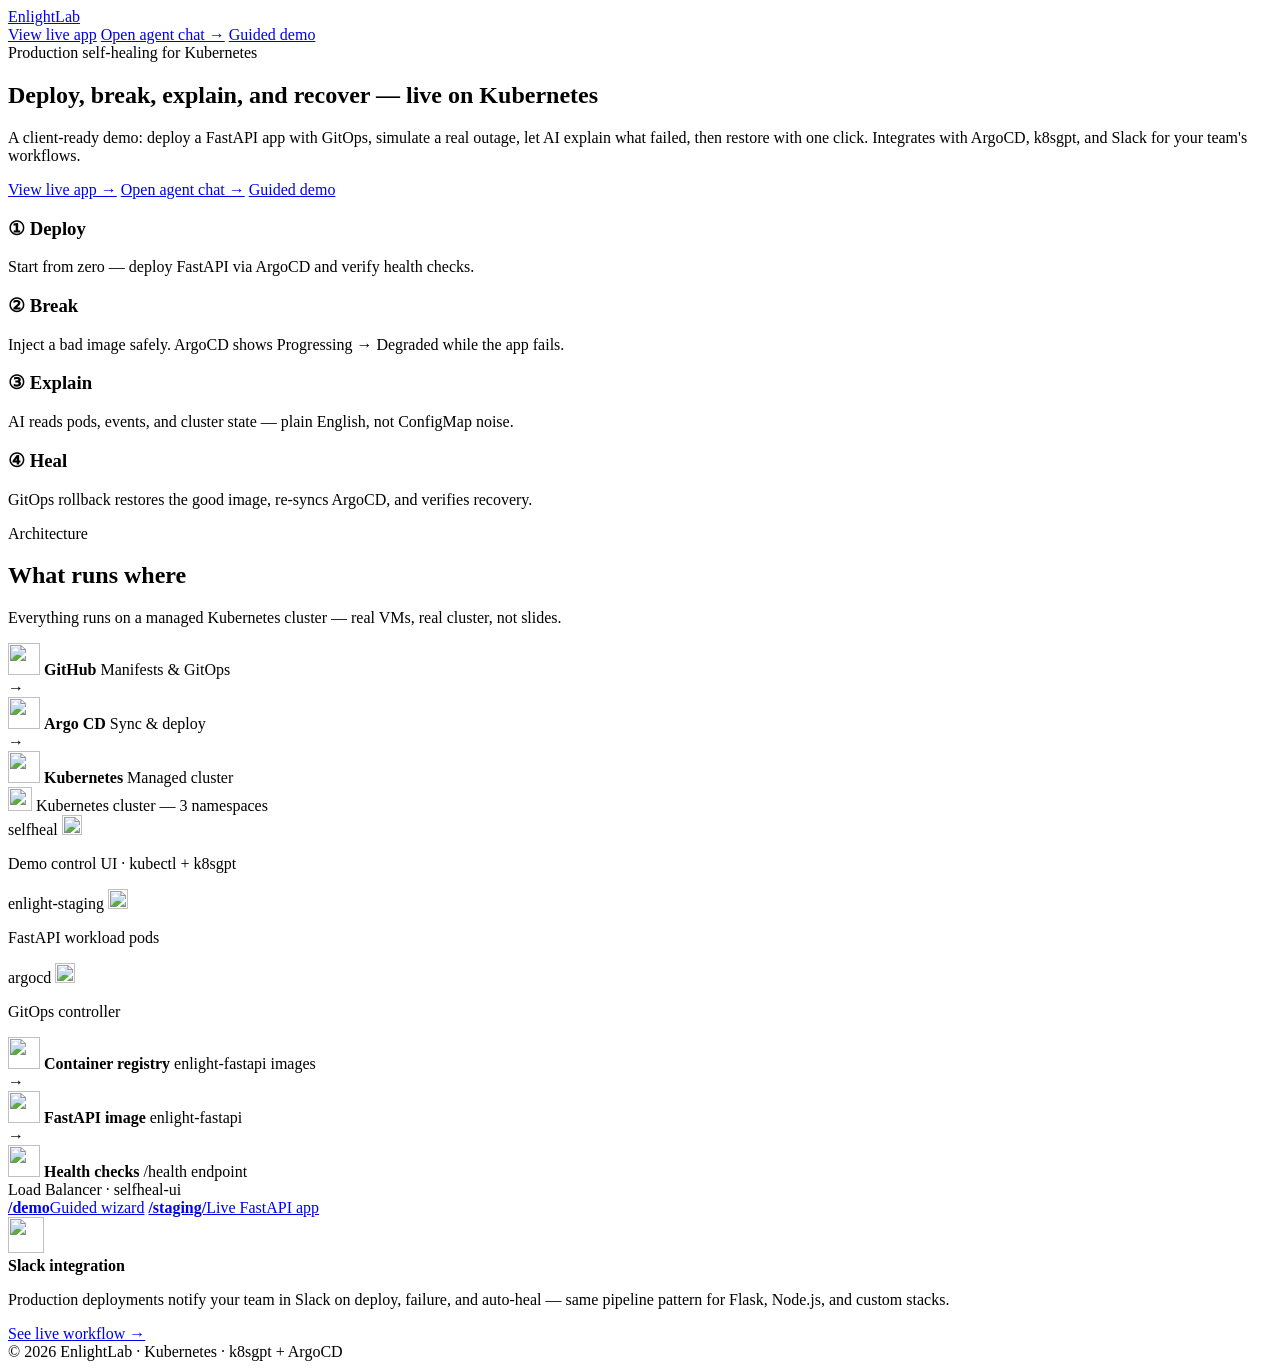
==== commit 7840dd3b: "Rebuild chat UI to Enlight Lab MVP (v25), multifunctional error simulation, and workload-agnostic in" ====
--- a/web/static/index.html
+++ b/web/static/index.html
@@ -16,9 +16,9 @@
       EnlightLab
     </a>
     <div class="topbar-actions">
-      <a class="ghost-btn" href="/staging/">View staging app</a>
-      <a class="ghost-btn" href="/holmes">HolmesGPT chat</a>
-      <a class="cta-btn" href="/demo">Start guided demo →</a>
+      <a class="ghost-btn" href="/staging/">View live app</a>
+      <a class="cta-btn" href="/chat">Open agent chat →</a>
+      <a class="ghost-btn" href="/demo">Guided demo</a>
     </div>
   </header>
 
@@ -32,16 +32,16 @@
         k8sgpt, and Slack for your team's workflows.
       </p>
       <div class="hero-actions">
-        <a class="ghost-btn" href="/staging/">View live staging app →</a>
-        <a class="ghost-btn" href="/holmes">HolmesGPT chat →</a>
-        <a class="cta-btn" href="/demo">Start guided demo →</a>
+        <a class="ghost-btn" href="/staging/">View live app →</a>
+        <a class="cta-btn" href="/chat">Open agent chat →</a>
+        <a class="ghost-btn" href="/demo">Guided demo</a>
       </div>
     </section>
 
     <div class="feature-grid">
       <div class="feature-card">
         <h3>① Deploy</h3>
-        <p>Start from zero — deploy FastAPI to staging via ArgoCD and verify health checks.</p>
+        <p>Start from zero — deploy FastAPI via ArgoCD and verify health checks.</p>
       </div>
       <div class="feature-card">
         <h3>② Break</h3>
@@ -80,7 +80,7 @@
           <div class="arch-node arch-node--cluster">
             <img src="/static/assets/logos/kubernetes.svg" alt="" width="32" height="32" />
             <strong>Kubernetes</strong>
-            <span>Managed OKE cluster</span>
+            <span>Managed cluster</span>
           </div>
         </div>
 
@@ -110,7 +110,7 @@
 
         <div class="arch-flow arch-flow--secondary">
           <div class="arch-node">
-            <img src="/static/assets/logos/ocir.svg" alt="" width="32" height="32" />
+            <img src="/static/assets/logos/kubernetes.svg" alt="" width="32" height="32" />
             <strong>Container registry</strong>
             <span>enlight-fastapi images</span>
           </div>
